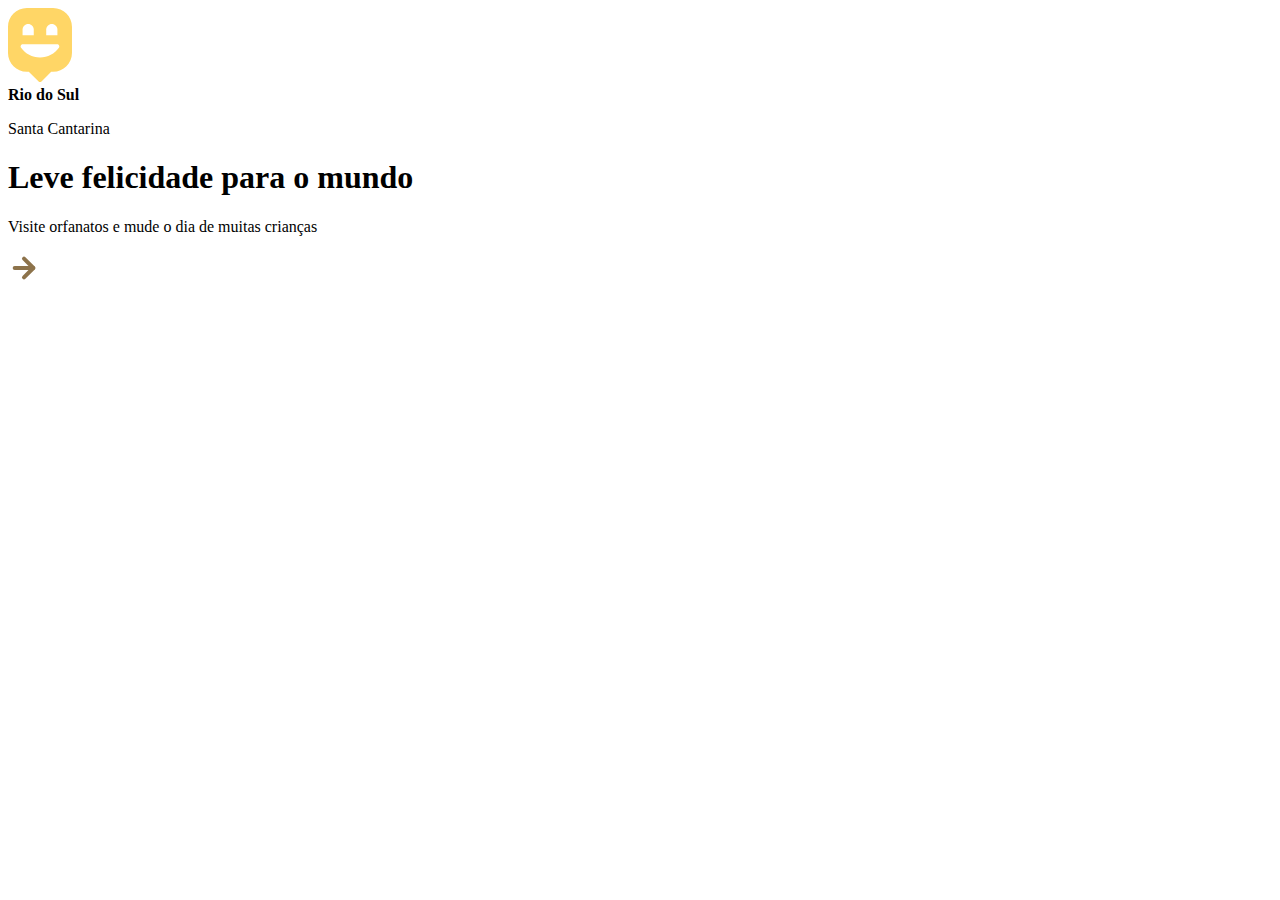
==== index.html @ 8f1a8160 "Add files via upload" ====
<!DOCTYPE html>
<html lang="pt_BR">
  <head>
    <meta charset="UTF-8" />
    <meta name="viewport" content="width=device-width, initial-scale=1.0" />
    <title>Happy</title>

    <link rel="icon" href="./public/images/logo-icon.png" />

    <link rel="stylesheet" href="./public/css/main.css" />
    <link rel="stylesheet" href="./public/css/animations.css" />
    <link rel="stylesheet" href="./public/css/page-landing.css" />

    <link href="https://fonts.googleapis.com/css2?family=Nunito:wght@400;600;800&display=swap" rel="stylesheet"> 
  </head>
  <body>
    <div id="page-landing">
      <div id="container">
        <header>
          <img 
          class="animate-up"
          id="logo" 
          src="./public/images/logo.svg" 
          alt="Logomarca de Happy" />

          <div class="location animate-up">
            <strong>Rio do Sul</strong>
            <p>Santa Cantarina</p>
          </div>
        </header>

        <main>
          <h1 class="animate-up">Leve felicidade para o mundo</h1>

          <section class="visit">
            <p class="animate-up">Visite orfanatos e mude o dia de muitas crianças</p>

            <a href="./orphanages.html" title="Visite orfanatos" class="animate-up">
              <img src="./public/images/arrow.svg" />
            </a>
          </section>
        </main>
      </div>
    </div>
  </body>
</html>
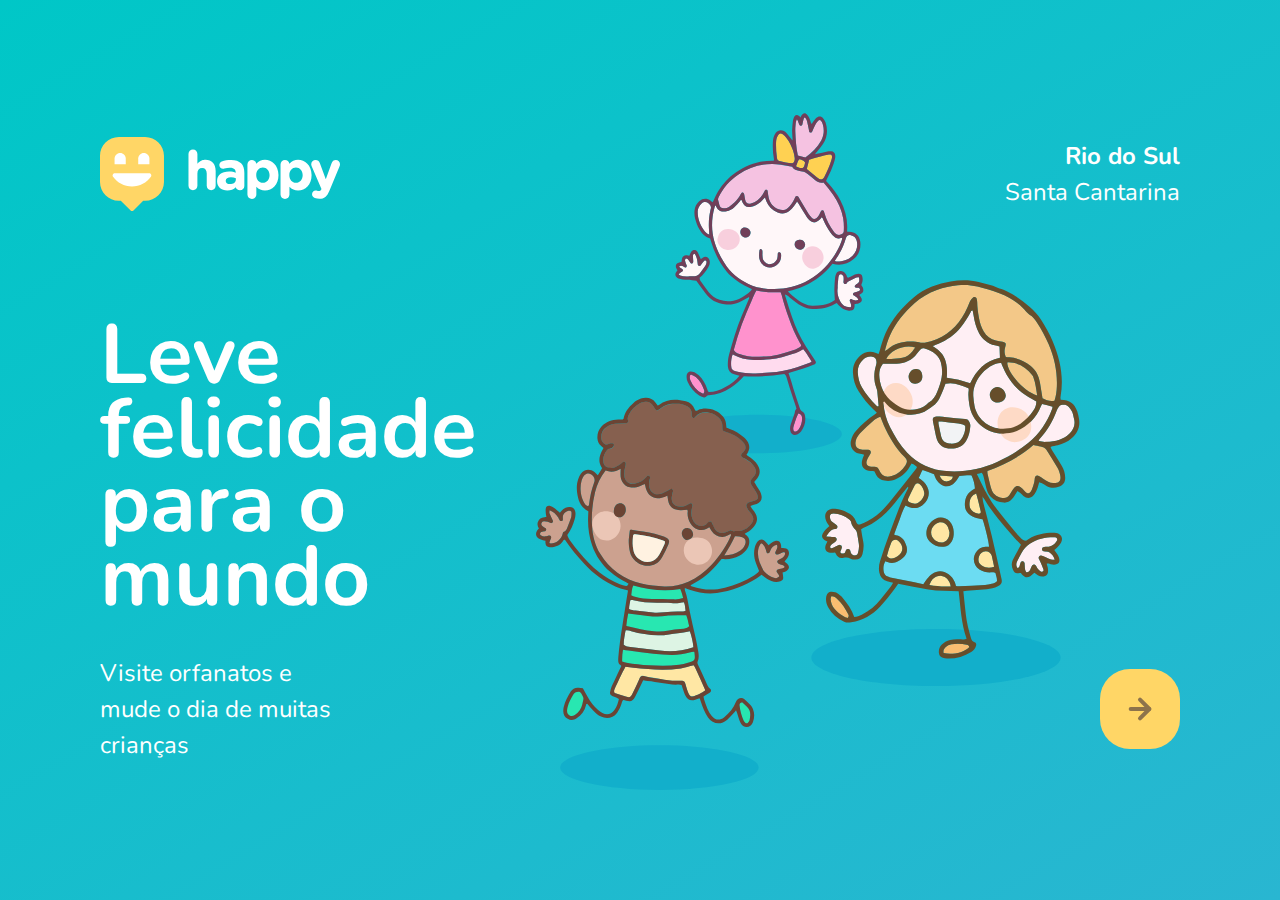
==== commit d2feab8b: "Update index.html" ====
--- a/index.html
+++ b/index.html
@@ -4,12 +4,12 @@
     <meta charset="UTF-8" />
     <meta name="viewport" content="width=device-width, initial-scale=1.0" />
     <title>Happy</title>
-
+    
     <link rel="icon" href="./public/images/logo-icon.png" />
-
-    <link rel="stylesheet" href="./public/css/main.css" />
-    <link rel="stylesheet" href="./public/css/animations.css" />
-    <link rel="stylesheet" href="./public/css/page-landing.css" />
+    
+    <link rel="stylesheet" href="./public/CSS/main.css" />
+    <link rel="stylesheet" href="./public/CSS/animations.css" />
+    <link rel="stylesheet" href="./public/CSS/page-landing.css" />
 
     <link href="https://fonts.googleapis.com/css2?family=Nunito:wght@400;600;800&display=swap" rel="stylesheet"> 
   </head>
@@ -20,7 +20,7 @@
           <img 
           class="animate-up"
           id="logo" 
-          src="./public/images/logo.svg" 
+          src="/public/images/logo.svg" 
           alt="Logomarca de Happy" />
 
           <div class="location animate-up">
@@ -28,7 +28,7 @@
             <p>Santa Cantarina</p>
           </div>
         </header>
-
+        
         <main>
           <h1 class="animate-up">Leve felicidade para o mundo</h1>
 
@@ -43,4 +43,4 @@
       </div>
     </div>
   </body>
-</html>+</html>
--- a/public/CSS/main.css
+++ b/public/CSS/main.css
@@ -0,0 +1,22 @@
+* {
+  margin: 0;
+  padding: 0;
+  box-sizing: border-box;
+}
+
+body {
+  height: 100vh;
+  color: #fff;
+  background: #EBF2F5;
+}
+
+:root {
+  font-size: 62.5%;
+}
+
+body,
+input,
+button,
+textarea {
+  font: 400 1.8rem/1 "Nunito", sans-serif;
+}--- a/public/CSS/animations.css
+++ b/public/CSS/animations.css
@@ -0,0 +1,48 @@
+/*Animações*/
+@keyframes up {
+  from {
+    opacity: 0;
+    transform: translateY(16px);
+  }
+
+  to {
+    opacity: 1;
+    transform: translateY(0);
+  }
+}
+
+@keyframes right{
+  from {
+      transform: translateX(-100%);
+  }
+
+  to {
+    transform: translateX(0);
+  }
+}
+
+@keyframes appear {
+  from {
+      opacity: 0;
+  }
+  to {
+      opacity: 1;
+  }
+}
+
+.animate-up {
+  animation-name: up;
+  animation-duration: 300ms;
+  animation-fill-mode: backwards;
+}
+
+.animate-right  {
+  animation-name: right;
+  animation-duration: 300ms;
+}
+
+.animate-appear {
+  animation-name: appear;
+  animation-duration: 300ms;
+  animation-fill-mode: backwards;
+}--- a/public/CSS/page-landing.css
+++ b/public/CSS/page-landing.css
@@ -0,0 +1,114 @@
+#page-landing {
+  background: linear-gradient(329.54deg, #29b6d1 0%, #00c7c7 100%);
+
+  text-align: center;
+  min-height: 100vh;
+
+  display: flex;
+}
+
+#container {
+  margin: auto;
+
+  width: min(90%, 112rem);
+}
+
+.location,
+h1,
+.visit p {
+  height: 16vh;
+}
+
+#logo {
+  animation-delay: 50ms;
+}
+
+.location {
+  animation-delay: 100ms;
+}
+
+main h1 {
+  animation-delay: 150ms;
+
+  font-size: clamp(4rem, 8vw, 8.4rem);
+}
+
+.visit p {
+  animation-delay: 200ms;
+}
+
+.visit a {
+  height: 8rem;
+  width: 8rem;
+  background: #ffd666;
+
+  border: none;
+  border-radius: 3rem;
+
+  display: flex;
+  align-items: center;
+  justify-content: center;
+
+  margin: auto;
+
+  transition: background 200ms;
+  animation-delay: 250ms;
+}
+
+.visit a:hover {
+  background: #96feff;
+}
+
+/*desktop version */
+@media (min-width: 760px) {
+  #container {
+    padding: 5rem 2rem;
+    /* shorthand background: image repeat position / size*/
+    background: url("../images/bg.svg") no-repeat 80% /
+      clamp(30rem, 54vw, 56rem);
+  }
+
+  header {
+    display: flex;
+    align-items: center;
+    justify-content: space-between;
+  }
+
+  .location,
+  h1,
+  .visit p {
+    height: initial;
+    text-align: initial;
+  }
+
+  .location {
+    text-align: right;
+    font-size: 2.4rem;
+    line-height: 1.5;
+  }
+
+  main h1 {
+    font-weight: bold;
+    line-height: 0.88;
+
+    margin: clamp(10%, 9vh, 12%) 0 4rem;
+
+    width: min(300px, 80%);
+  }
+
+  .visit {
+    display: flex;
+    align-items: center;
+    justify-content: space-between;
+  }
+
+  .visit p {
+    font-size: 2.4rem;
+    line-height: 1.5;
+    width: clamp(20rem, 20vw, 30rem);
+  }
+
+  .visit a {
+    margin: initial;
+  }
+}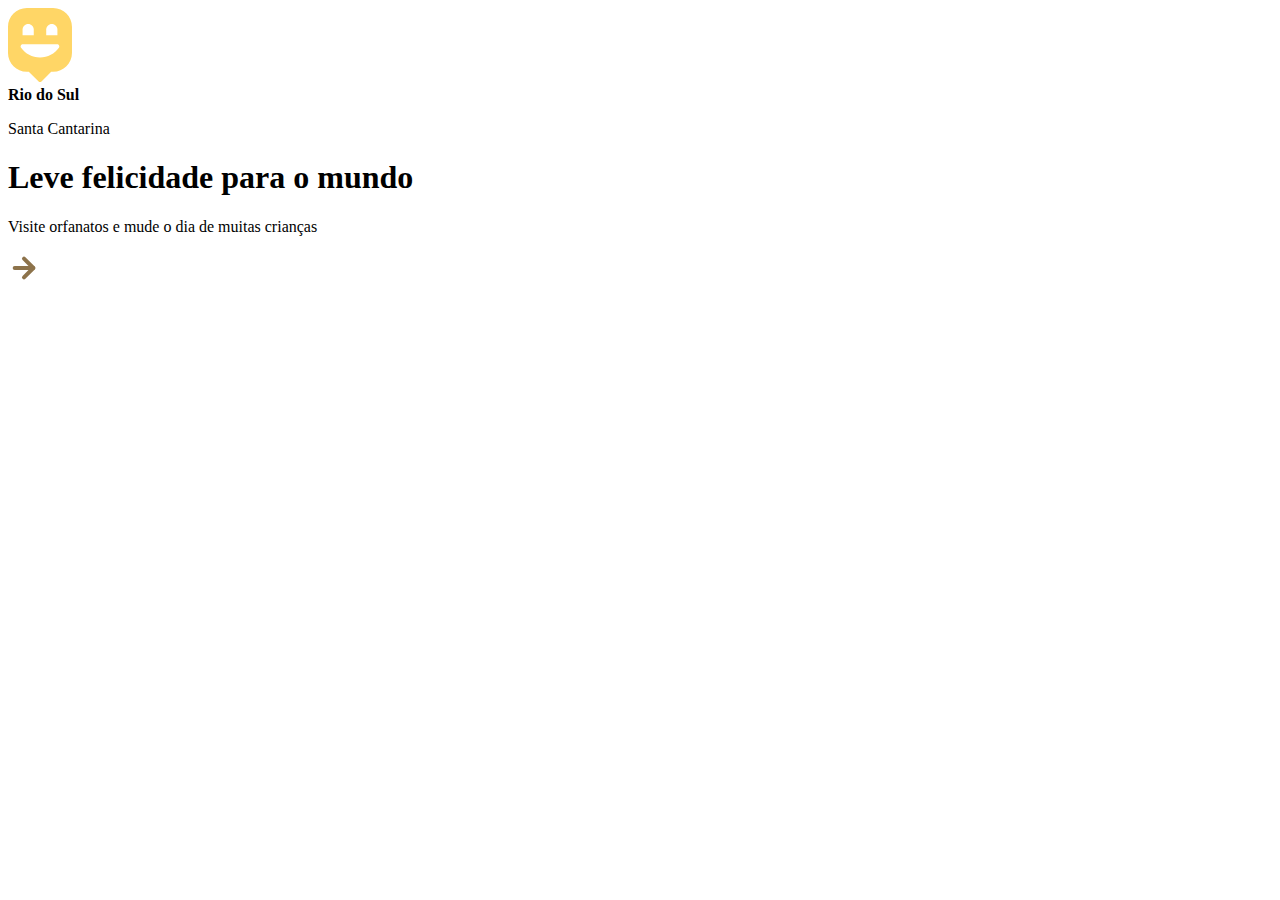
==== commit c4ab5ba9: "Update index.html" ====
--- a/index.html
+++ b/index.html
@@ -7,9 +7,9 @@
     
     <link rel="icon" href="./public/images/logo-icon.png" />
     
-    <link rel="stylesheet" href="./public/CSS/main.css" />
-    <link rel="stylesheet" href="./public/CSS/animations.css" />
-    <link rel="stylesheet" href="./public/CSS/page-landing.css" />
+    <link rel="stylesheet" href="./public/css/main.css" />
+    <link rel="stylesheet" href="./public/css/animations.css" />
+    <link rel="stylesheet" href="./public/css/page-landing.css" />
 
     <link href="https://fonts.googleapis.com/css2?family=Nunito:wght@400;600;800&display=swap" rel="stylesheet"> 
   </head>
@@ -20,7 +20,7 @@
           <img 
           class="animate-up"
           id="logo" 
-          src="/public/images/logo.svg" 
+          src="./public/images/logo.svg" 
           alt="Logomarca de Happy" />
 
           <div class="location animate-up">
